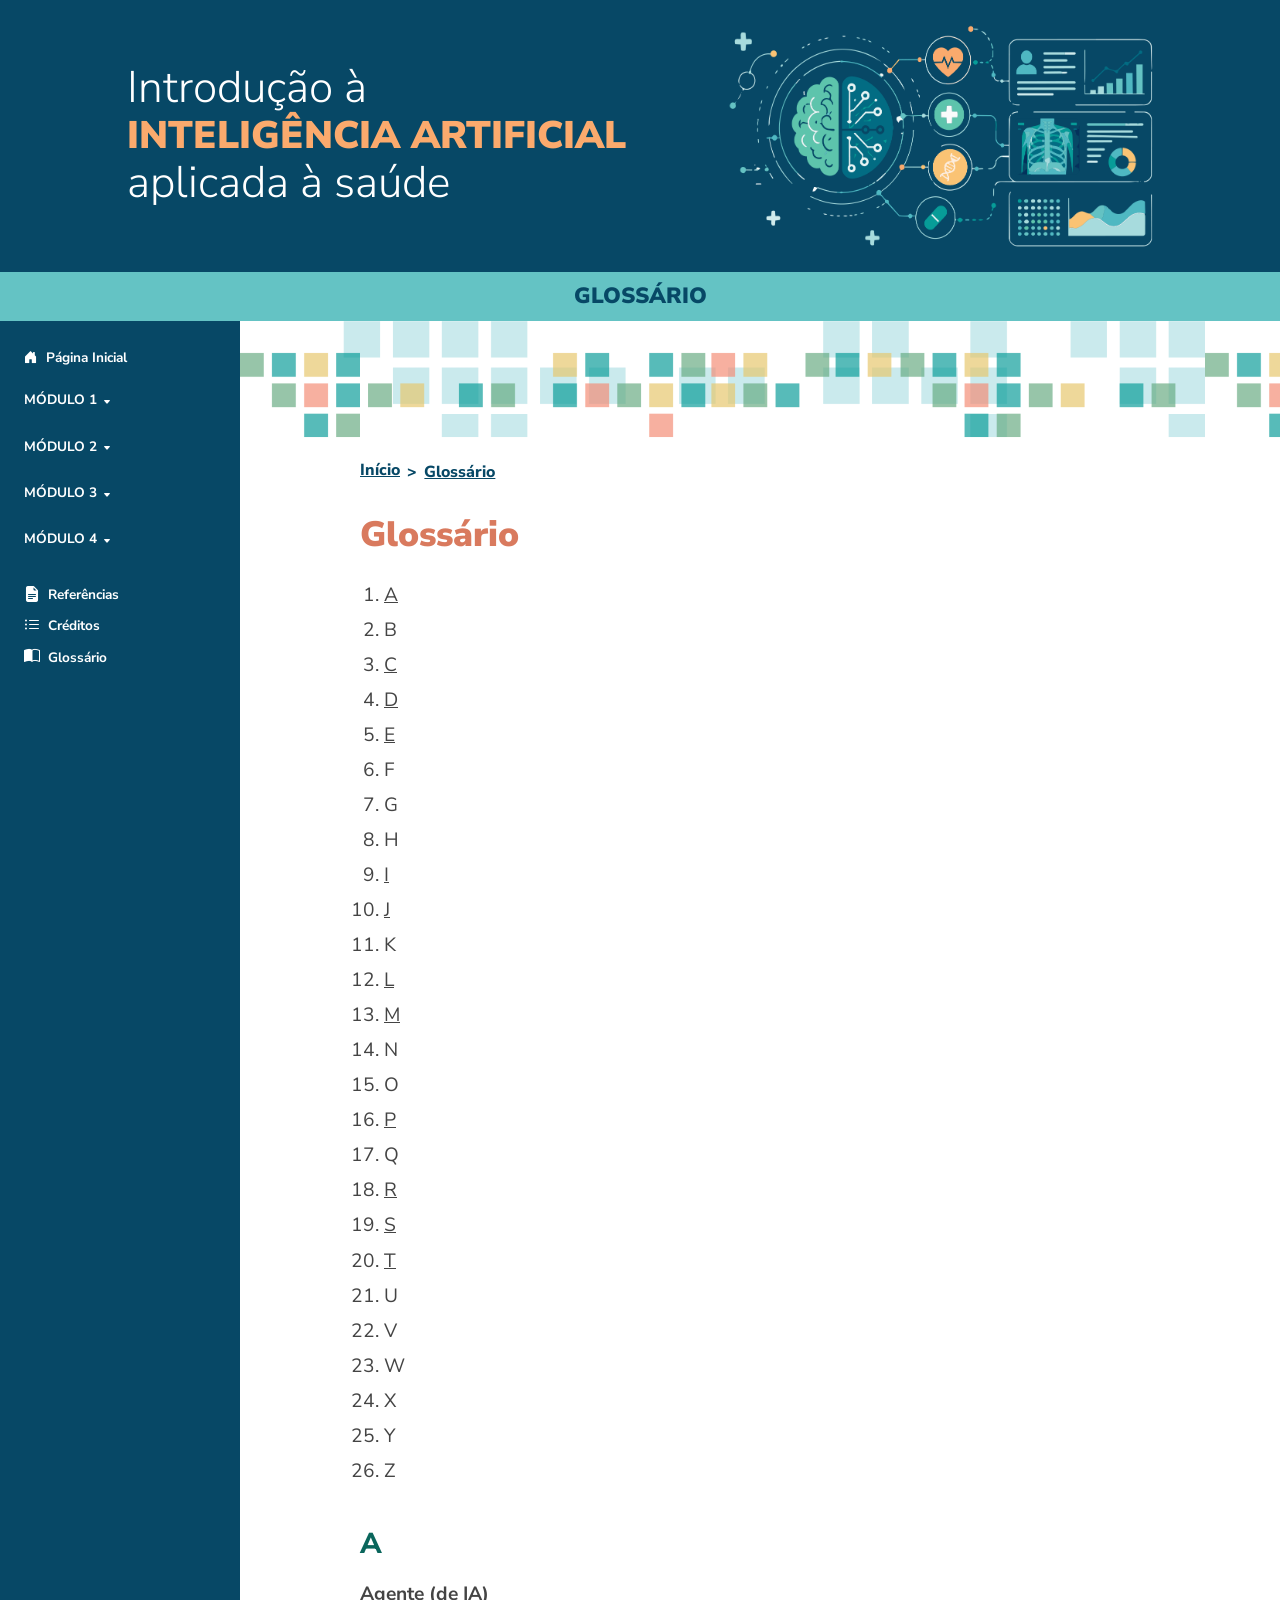
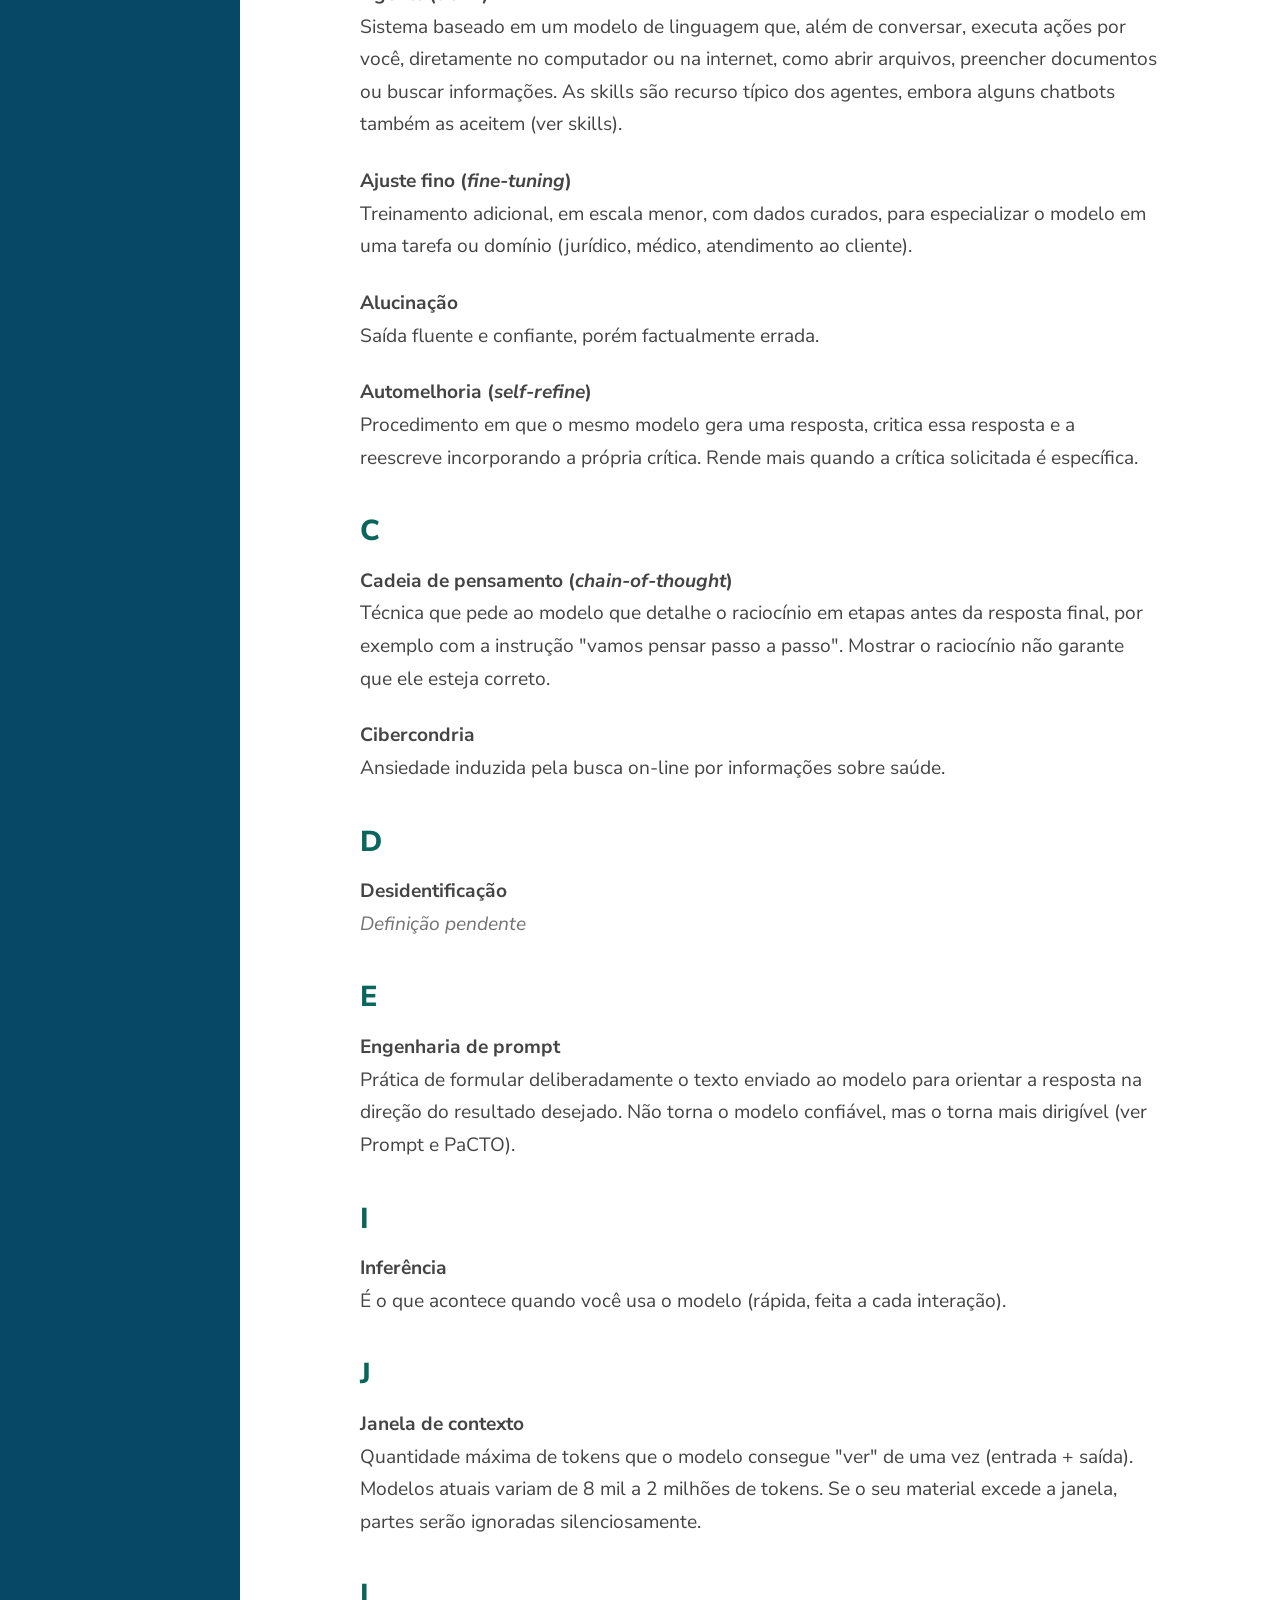
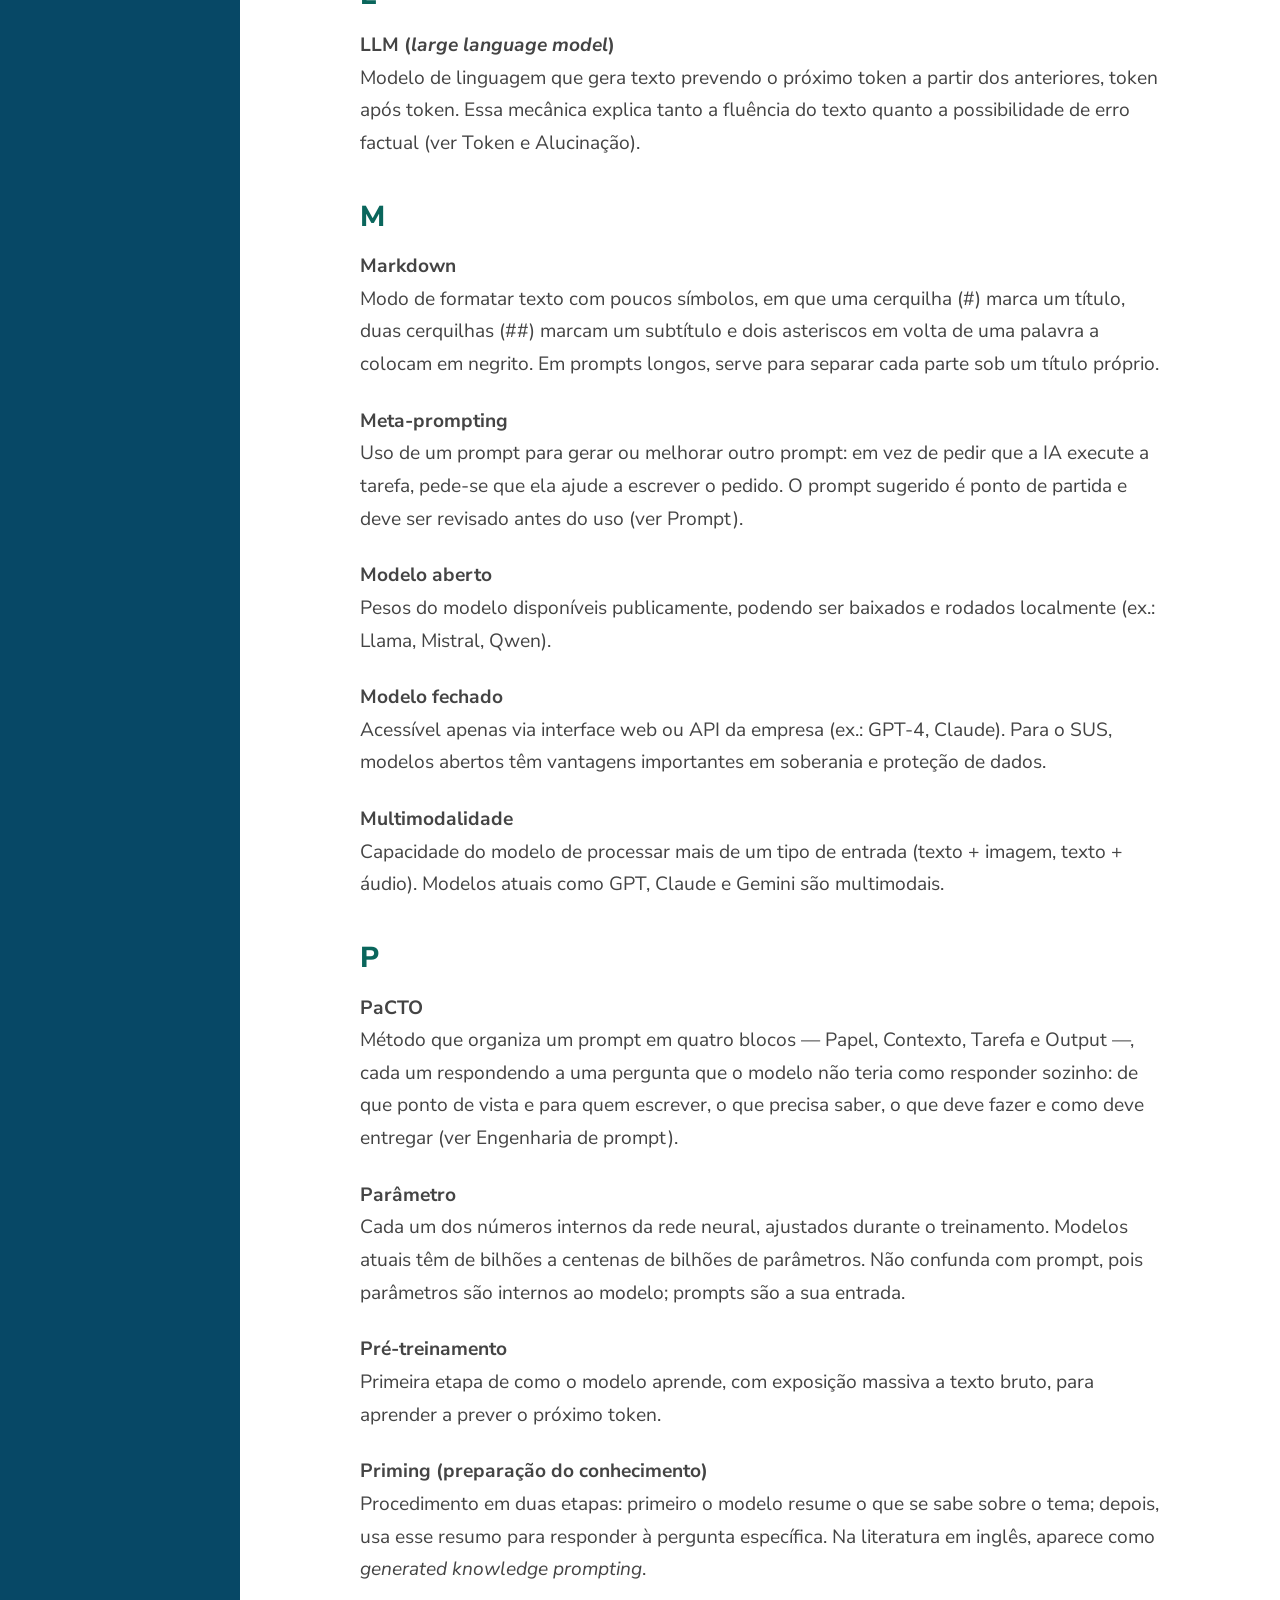
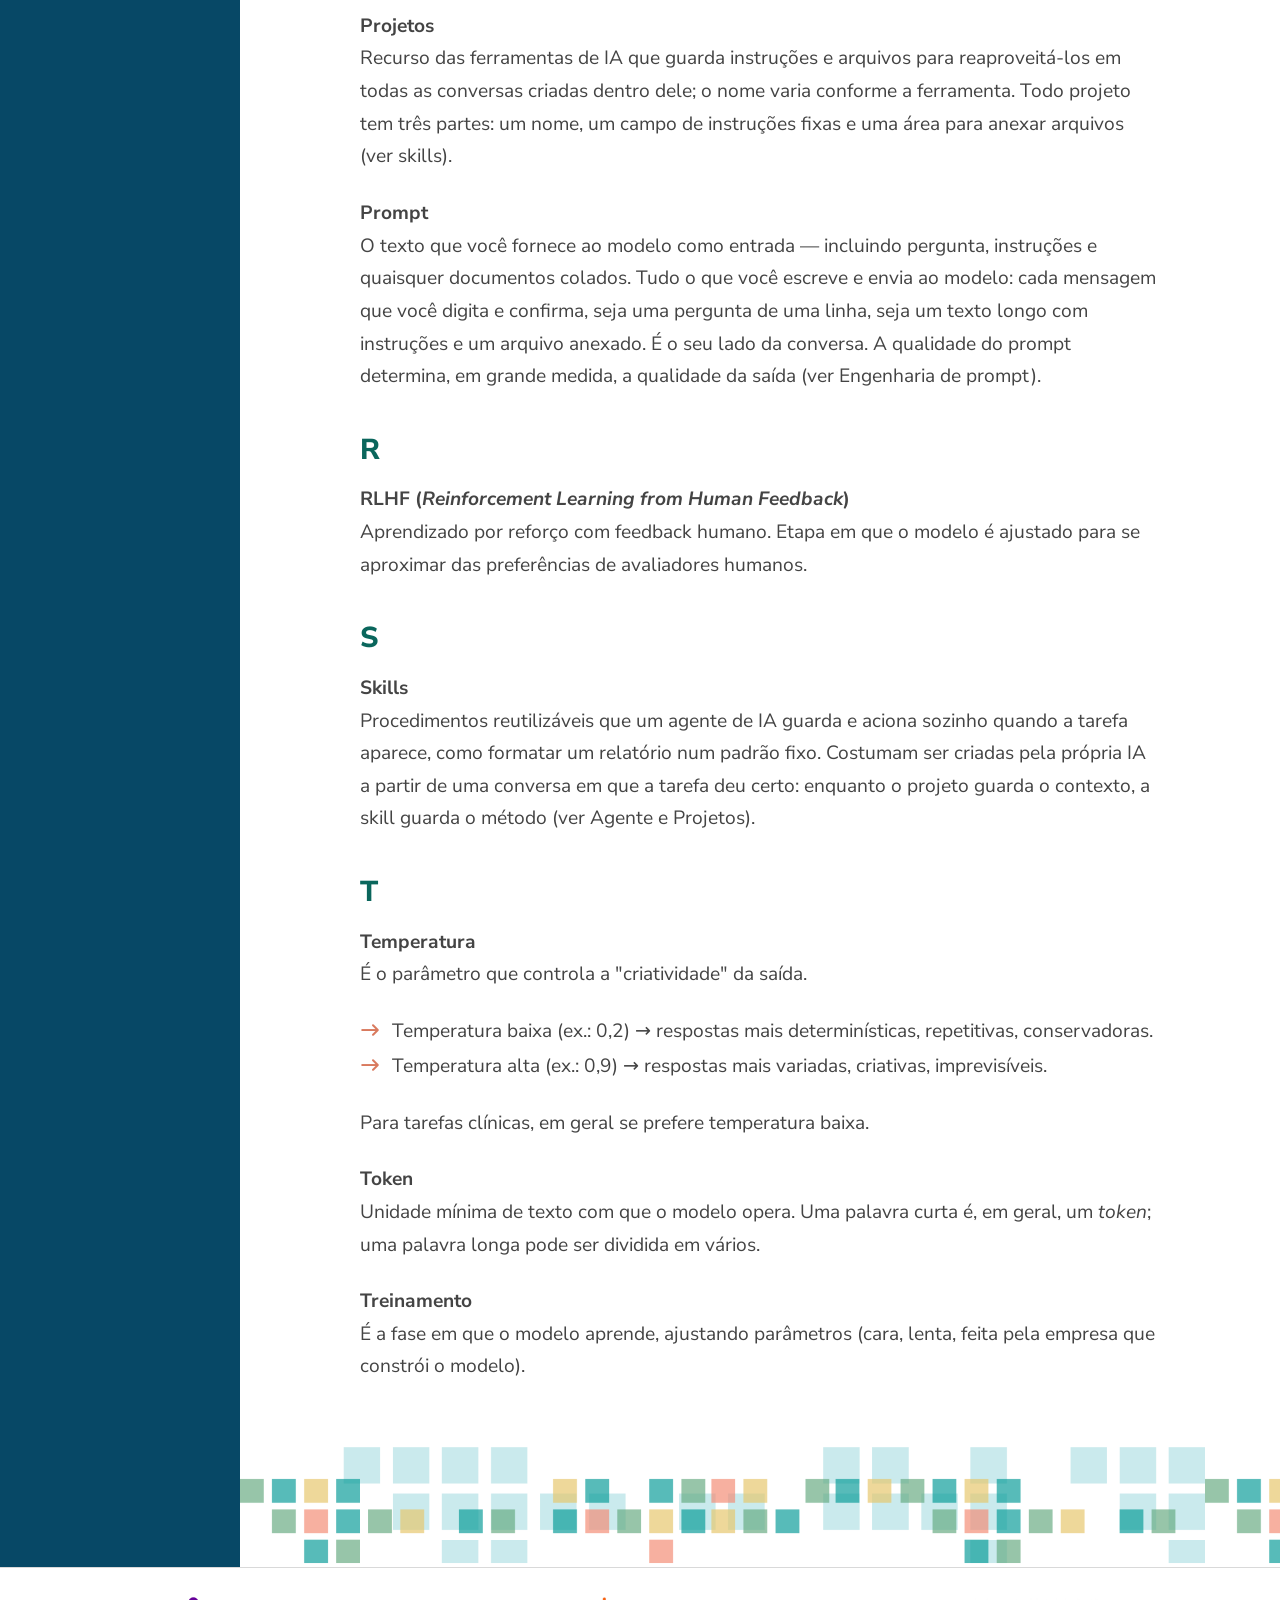
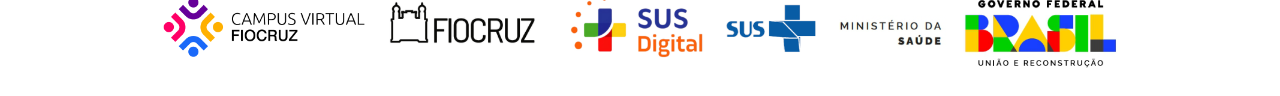
==== glossario.html @ c6364d33 "Referências, créditos e glossário" ====
<!DOCTYPE html>
<html lang="pt-BR">
<head>
  <meta charset="utf-8">
  <meta name="viewport" content="width=device-width, initial-scale=1">
  <title></title>
  <link rel="stylesheet" href="assets/css/curso.css">
</head>
<body>
  <curso-pagina>
    <h1>Glossário</h1>

    <div class="glossario">
      <nav class="glossario__indice" aria-label="Letras do glossário">
        <ol>
          <li><a href="#letra-a">A</a></li>
          <li><span aria-disabled="true">B</span></li>
          <li><a href="#letra-c">C</a></li>
          <li><a href="#letra-d">D</a></li>
          <li><a href="#letra-e">E</a></li>
          <li><span aria-disabled="true">F</span></li>
          <li><span aria-disabled="true">G</span></li>
          <li><span aria-disabled="true">H</span></li>
          <li><a href="#letra-i">I</a></li>
          <li><a href="#letra-j">J</a></li>
          <li><span aria-disabled="true">K</span></li>
          <li><a href="#letra-l">L</a></li>
          <li><a href="#letra-m">M</a></li>
          <li><span aria-disabled="true">N</span></li>
          <li><span aria-disabled="true">O</span></li>
          <li><a href="#letra-p">P</a></li>
          <li><span aria-disabled="true">Q</span></li>
          <li><a href="#letra-r">R</a></li>
          <li><a href="#letra-s">S</a></li>
          <li><a href="#letra-t">T</a></li>
          <li><span aria-disabled="true">U</span></li>
          <li><span aria-disabled="true">V</span></li>
          <li><span aria-disabled="true">W</span></li>
          <li><span aria-disabled="true">X</span></li>
          <li><span aria-disabled="true">Y</span></li>
          <li><span aria-disabled="true">Z</span></li>
        </ol>
      </nav>

      <section class="glossario__letra" id="letra-a" aria-labelledby="titulo-letra-a">
        <h2 id="titulo-letra-a">A</h2>
        <dl>
          <dt>Agente (de IA)</dt>
          <dd>
            <p>Sistema baseado em um modelo de linguagem que, além de conversar, executa ações por você, diretamente no computador ou na internet, como abrir arquivos, preencher documentos ou buscar informações. As skills são recurso típico dos agentes, embora alguns chatbots também as aceitem (ver skills).</p>
          </dd>
          <dt>Ajuste fino (<i>fine-tuning</i>)</dt>
          <dd>
            <p>Treinamento adicional, em escala menor, com dados curados, para especializar o modelo em uma tarefa ou domínio (jurídico, médico, atendimento ao cliente).</p>
          </dd>
          <dt>Alucinação</dt>
          <dd>
            <p>Saída fluente e confiante, porém factualmente errada.</p>
          </dd>
          <dt>Automelhoria (<i>self-refine</i>)</dt>
          <dd>
            <p>Procedimento em que o mesmo modelo gera uma resposta, critica essa resposta e a reescreve incorporando a própria crítica. Rende mais quando a crítica solicitada é específica.</p>
          </dd>
        </dl>
      </section>

      <section class="glossario__letra" id="letra-c" aria-labelledby="titulo-letra-c">
        <h2 id="titulo-letra-c">C</h2>
        <dl>
          <dt>Cadeia de pensamento (<i>chain-of-thought</i>)</dt>
          <dd>
            <p>Técnica que pede ao modelo que detalhe o raciocínio em etapas antes da resposta final, por exemplo com a instrução "vamos pensar passo a passo". Mostrar o raciocínio não garante que ele esteja correto.</p>
          </dd>
          <dt>Cibercondria</dt>
          <dd>
            <p>Ansiedade induzida pela busca on-line por informações sobre saúde.</p>
          </dd>
        </dl>
      </section>

      <section class="glossario__letra" id="letra-d" aria-labelledby="titulo-letra-d">
        <h2 id="titulo-letra-d">D</h2>
        <dl>
          <dt>Desidentificação</dt>
          <dd>
            <p><span class="pendente">Definição pendente</span></p>
          </dd>
        </dl>
      </section>

      <section class="glossario__letra" id="letra-e" aria-labelledby="titulo-letra-e">
        <h2 id="titulo-letra-e">E</h2>
        <dl>
          <dt>Engenharia de prompt</dt>
          <dd>
            <p>Prática de formular deliberadamente o texto enviado ao modelo para orientar a resposta na direção do resultado desejado. Não torna o modelo confiável, mas o torna mais dirigível (ver Prompt e PaCTO).</p>
          </dd>
        </dl>
      </section>

      <section class="glossario__letra" id="letra-i" aria-labelledby="titulo-letra-i">
        <h2 id="titulo-letra-i">I</h2>
        <dl>
          <dt>Inferência</dt>
          <dd>
            <p>É o que acontece quando você usa o modelo (rápida, feita a cada interação).</p>
          </dd>
        </dl>
      </section>

      <section class="glossario__letra" id="letra-j" aria-labelledby="titulo-letra-j">
        <h2 id="titulo-letra-j">J</h2>
        <dl>
          <dt>Janela de contexto</dt>
          <dd>
            <p>Quantidade máxima de tokens que o modelo consegue "ver" de uma vez (entrada + saída). Modelos atuais variam de 8 mil a 2 milhões de tokens. Se o seu material excede a janela, partes serão ignoradas silenciosamente.</p>
          </dd>
        </dl>
      </section>

      <section class="glossario__letra" id="letra-l" aria-labelledby="titulo-letra-l">
        <h2 id="titulo-letra-l">L</h2>
        <dl>
          <dt>LLM (<i>large language model</i>)</dt>
          <dd>
            <p>Modelo de linguagem que gera texto prevendo o próximo token a partir dos anteriores, token após token. Essa mecânica explica tanto a fluência do texto quanto a possibilidade de erro factual (ver Token e Alucinação).</p>
          </dd>
        </dl>
      </section>

      <section class="glossario__letra" id="letra-m" aria-labelledby="titulo-letra-m">
        <h2 id="titulo-letra-m">M</h2>
        <dl>
          <dt>Markdown</dt>
          <dd>
            <p>Modo de formatar texto com poucos símbolos, em que uma cerquilha (#) marca um título, duas cerquilhas (##) marcam um subtítulo e dois asteriscos em volta de uma palavra a colocam em negrito. Em prompts longos, serve para separar cada parte sob um título próprio.</p>
          </dd>
          <dt>Meta-prompting</dt>
          <dd>
            <p>Uso de um prompt para gerar ou melhorar outro prompt: em vez de pedir que a IA execute a tarefa, pede-se que ela ajude a escrever o pedido. O prompt sugerido é ponto de partida e deve ser revisado antes do uso (ver Prompt).</p>
          </dd>
          <dt>Modelo aberto</dt>
          <dd>
            <p>Pesos do modelo disponíveis publicamente, podendo ser baixados e rodados localmente (ex.: Llama, Mistral, Qwen).</p>
          </dd>
          <dt>Modelo fechado</dt>
          <dd>
            <p>Acessível apenas via interface web ou API da empresa (ex.: GPT-4, Claude). Para o SUS, modelos abertos têm vantagens importantes em soberania e proteção de dados.</p>
          </dd>
          <dt>Multimodalidade</dt>
          <dd>
            <p>Capacidade do modelo de processar mais de um tipo de entrada (texto + imagem, texto + áudio). Modelos atuais como GPT, Claude e Gemini são multimodais.</p>
          </dd>
        </dl>
      </section>

      <section class="glossario__letra" id="letra-p" aria-labelledby="titulo-letra-p">
        <h2 id="titulo-letra-p">P</h2>
        <dl>
          <dt>PaCTO</dt>
          <dd>
            <p>Método que organiza um prompt em quatro blocos — Papel, Contexto, Tarefa e Output —, cada um respondendo a uma pergunta que o modelo não teria como responder sozinho: de que ponto de vista e para quem escrever, o que precisa saber, o que deve fazer e como deve entregar (ver Engenharia de prompt).</p>
          </dd>
          <dt>Parâmetro</dt>
          <dd>
            <p>Cada um dos números internos da rede neural, ajustados durante o treinamento. Modelos atuais têm de bilhões a centenas de bilhões de parâmetros. Não confunda com prompt, pois parâmetros são internos ao modelo; prompts são a sua entrada.</p>
          </dd>
          <dt>Pré-treinamento</dt>
          <dd>
            <p>Primeira etapa de como o modelo aprende, com exposição massiva a texto bruto, para aprender a prever o próximo token.</p>
          </dd>
          <dt>Priming (preparação do conhecimento)</dt>
          <dd>
            <p>Procedimento em duas etapas: primeiro o modelo resume o que se sabe sobre o tema; depois, usa esse resumo para responder à pergunta específica. Na literatura em inglês, aparece como <i>generated knowledge prompting</i>.</p>
          </dd>
          <dt>Projetos</dt>
          <dd>
            <p>Recurso das ferramentas de IA que guarda instruções e arquivos para reaproveitá-los em todas as conversas criadas dentro dele; o nome varia conforme a ferramenta. Todo projeto tem três partes: um nome, um campo de instruções fixas e uma área para anexar arquivos (ver skills).</p>
          </dd>
          <dt>Prompt</dt>
          <dd>
            <p>O texto que você fornece ao modelo como entrada — incluindo pergunta, instruções e quaisquer documentos colados. Tudo o que você escreve e envia ao modelo: cada mensagem que você digita e confirma, seja uma pergunta de uma linha, seja um texto longo com instruções e um arquivo anexado. É o seu lado da conversa. A qualidade do prompt determina, em grande medida, a qualidade da saída (ver Engenharia de prompt).</p>
          </dd>
        </dl>
      </section>

      <section class="glossario__letra" id="letra-r" aria-labelledby="titulo-letra-r">
        <h2 id="titulo-letra-r">R</h2>
        <dl>
          <dt>RLHF (<i>Reinforcement Learning from Human Feedback</i>)</dt>
          <dd>
            <p>Aprendizado por reforço com feedback humano. Etapa em que o modelo é ajustado para se aproximar das preferências de avaliadores humanos.</p>
          </dd>
        </dl>
      </section>

      <section class="glossario__letra" id="letra-s" aria-labelledby="titulo-letra-s">
        <h2 id="titulo-letra-s">S</h2>
        <dl>
          <dt>Skills</dt>
          <dd>
            <p>Procedimentos reutilizáveis que um agente de IA guarda e aciona sozinho quando a tarefa aparece, como formatar um relatório num padrão fixo. Costumam ser criadas pela própria IA a partir de uma conversa em que a tarefa deu certo: enquanto o projeto guarda o contexto, a skill guarda o método (ver Agente e Projetos).</p>
          </dd>
        </dl>
      </section>

      <section class="glossario__letra" id="letra-t" aria-labelledby="titulo-letra-t">
        <h2 id="titulo-letra-t">T</h2>
        <dl>
          <dt>Temperatura</dt>
          <dd>
            <p>É o parâmetro que controla a "criatividade" da saída.</p>
            <ul class="lista-setas">
              <li>Temperatura baixa (ex.: 0,2) → respostas mais determinísticas, repetitivas, conservadoras.</li>
              <li>Temperatura alta (ex.: 0,9) → respostas mais variadas, criativas, imprevisíveis.</li>
            </ul>
            <p>Para tarefas clínicas, em geral se prefere temperatura baixa.</p>
          </dd>
          <dt>Token</dt>
          <dd>
            <p>Unidade mínima de texto com que o modelo opera. Uma palavra curta é, em geral, um <i>token</i>; uma palavra longa pode ser dividida em vários.</p>
          </dd>
          <dt>Treinamento</dt>
          <dd>
            <p>É a fase em que o modelo aprende, ajustando parâmetros (cara, lenta, feita pela empresa que constrói o modelo).</p>
          </dd>
        </dl>
      </section>

    </div>
  </curso-pagina>

  <script src="assets/js/curso.js"></script>
</body>
</html>
---- assets/css/curso.css ----
/* =====================================================================
   FOLHA DE ESTILO DO CURSO
   Única tag <link> que cada página precisa. A ordem importa.
   ===================================================================== */
@import url("../vendor/bootstrap/bootstrap.min.css");
@import url("../vendor/bootstrap-icons/bootstrap-icons.min.css");
@import url("fontes.css");
@import url("tokens.css");      /* cores, fontes e medidas: mude o tema aqui */
@import url("base.css");        /* tipografia e elementos HTML */
@import url("layout.css");      /* topo, banner, menu, área de conteúdo, rodapé */
@import url("componentes.css"); /* figura, destaque, vídeo, botões, listas */
@import url("home.css");        /* página inicial */
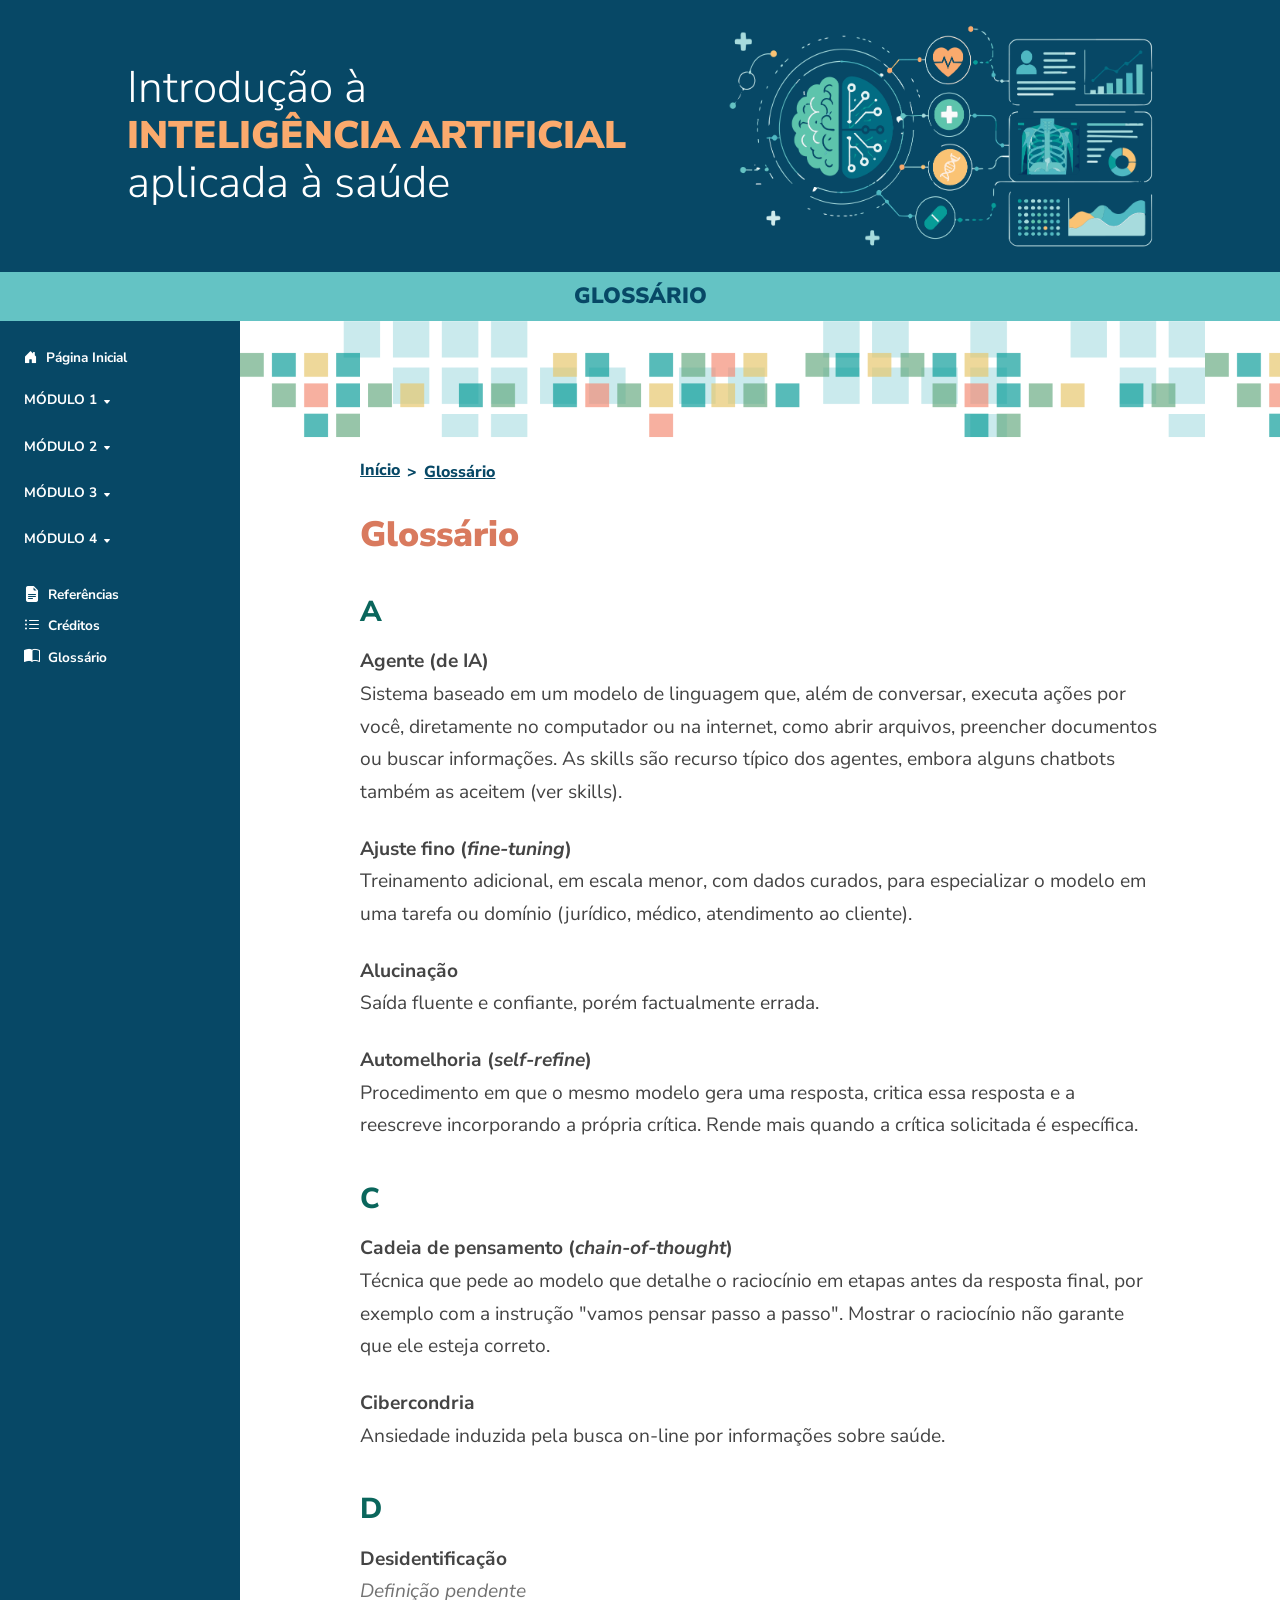
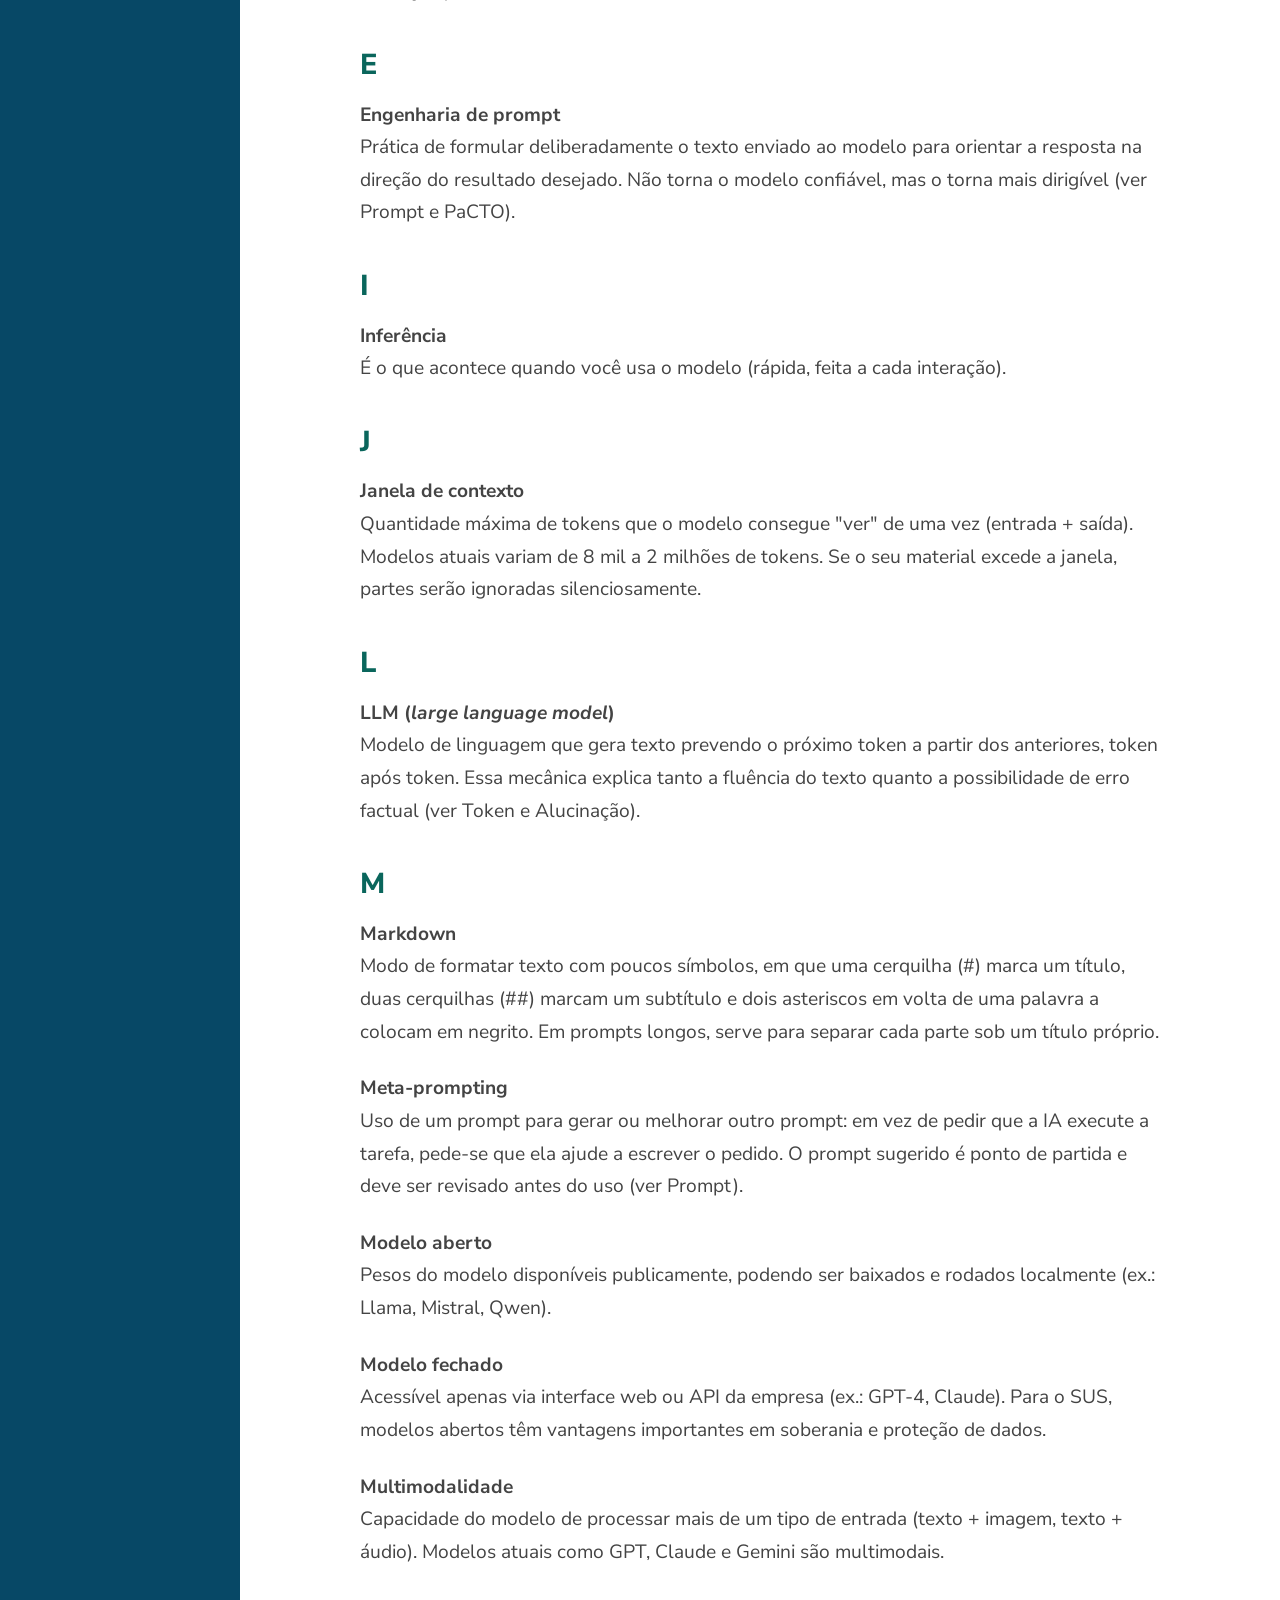
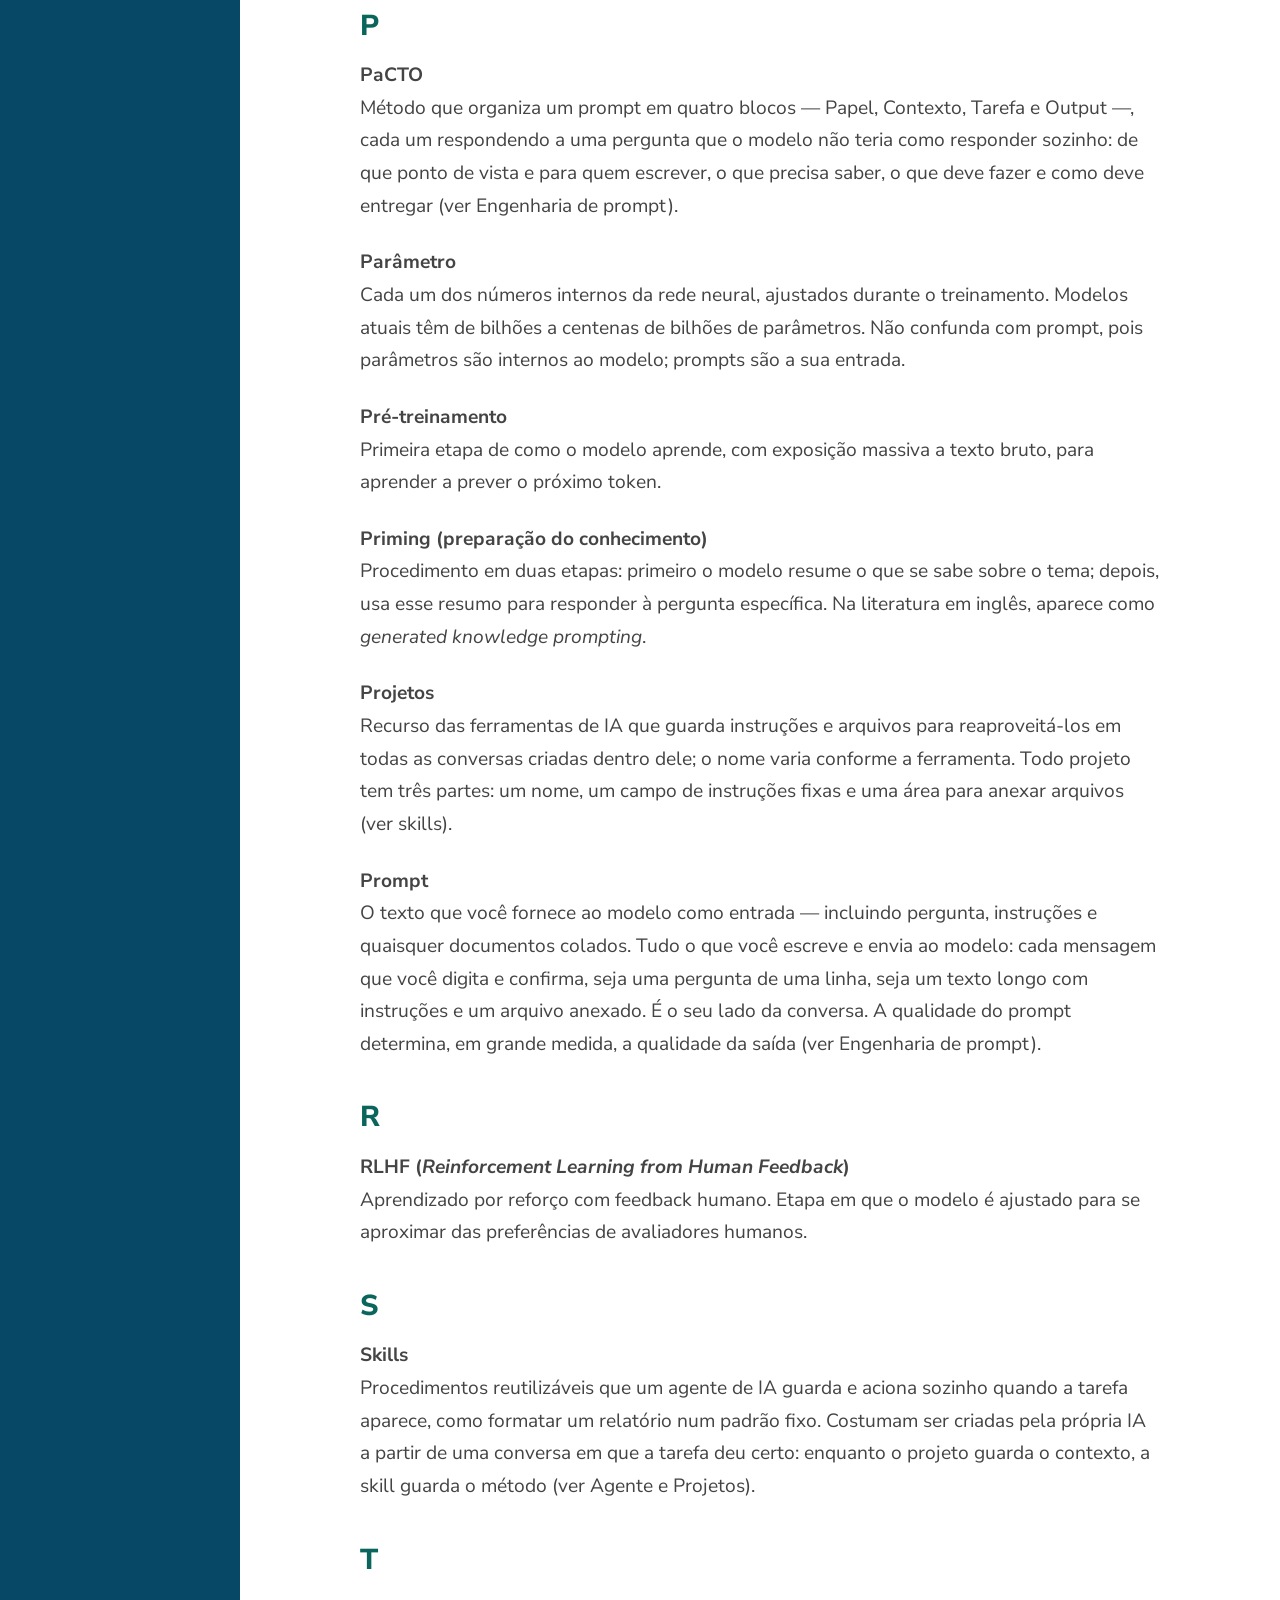
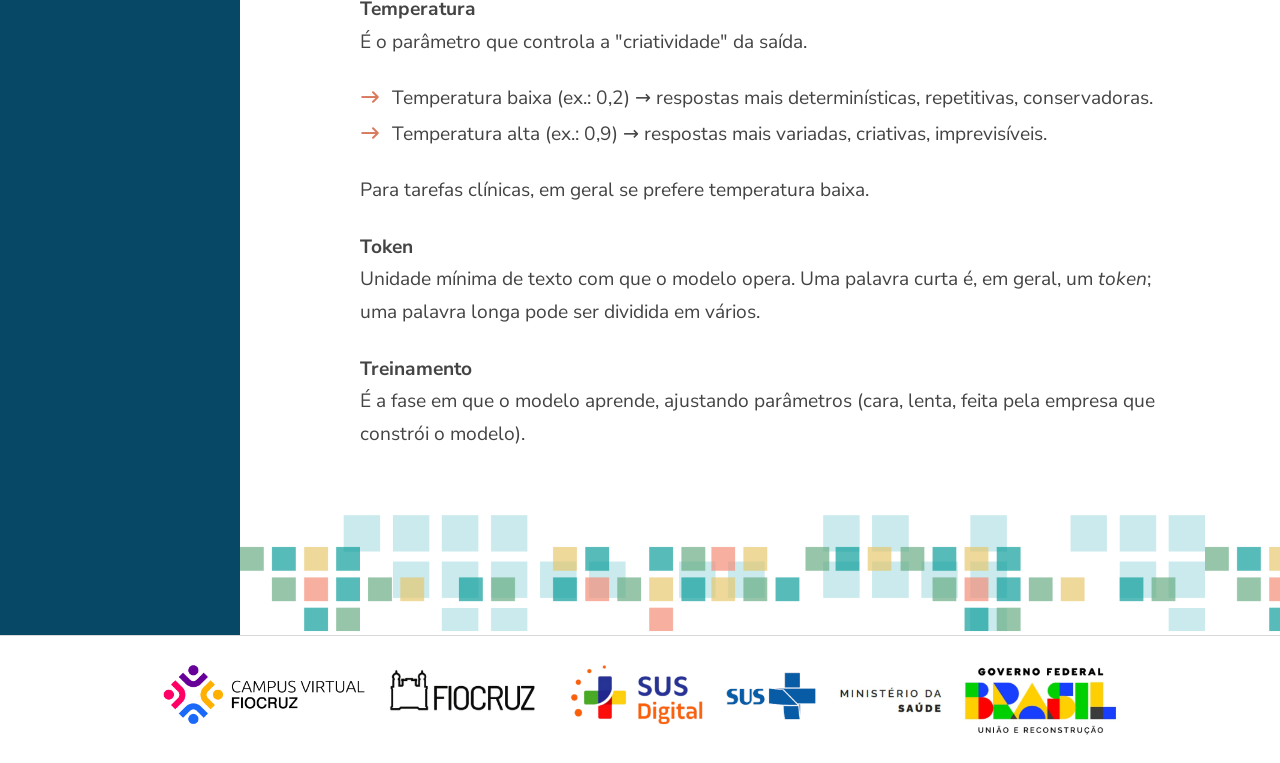
==== commit 10ff2e32: "ajustes mod 2 - parcial" ====
--- a/glossario.html
+++ b/glossario.html
@@ -11,37 +11,6 @@
     <h1>Glossário</h1>
 
     <div class="glossario">
-      <nav class="glossario__indice" aria-label="Letras do glossário">
-        <ol>
-          <li><a href="#letra-a">A</a></li>
-          <li><span aria-disabled="true">B</span></li>
-          <li><a href="#letra-c">C</a></li>
-          <li><a href="#letra-d">D</a></li>
-          <li><a href="#letra-e">E</a></li>
-          <li><span aria-disabled="true">F</span></li>
-          <li><span aria-disabled="true">G</span></li>
-          <li><span aria-disabled="true">H</span></li>
-          <li><a href="#letra-i">I</a></li>
-          <li><a href="#letra-j">J</a></li>
-          <li><span aria-disabled="true">K</span></li>
-          <li><a href="#letra-l">L</a></li>
-          <li><a href="#letra-m">M</a></li>
-          <li><span aria-disabled="true">N</span></li>
-          <li><span aria-disabled="true">O</span></li>
-          <li><a href="#letra-p">P</a></li>
-          <li><span aria-disabled="true">Q</span></li>
-          <li><a href="#letra-r">R</a></li>
-          <li><a href="#letra-s">S</a></li>
-          <li><a href="#letra-t">T</a></li>
-          <li><span aria-disabled="true">U</span></li>
-          <li><span aria-disabled="true">V</span></li>
-          <li><span aria-disabled="true">W</span></li>
-          <li><span aria-disabled="true">X</span></li>
-          <li><span aria-disabled="true">Y</span></li>
-          <li><span aria-disabled="true">Z</span></li>
-        </ol>
-      </nav>
-
       <section class="glossario__letra" id="letra-a" aria-labelledby="titulo-letra-a">
         <h2 id="titulo-letra-a">A</h2>
         <dl>
